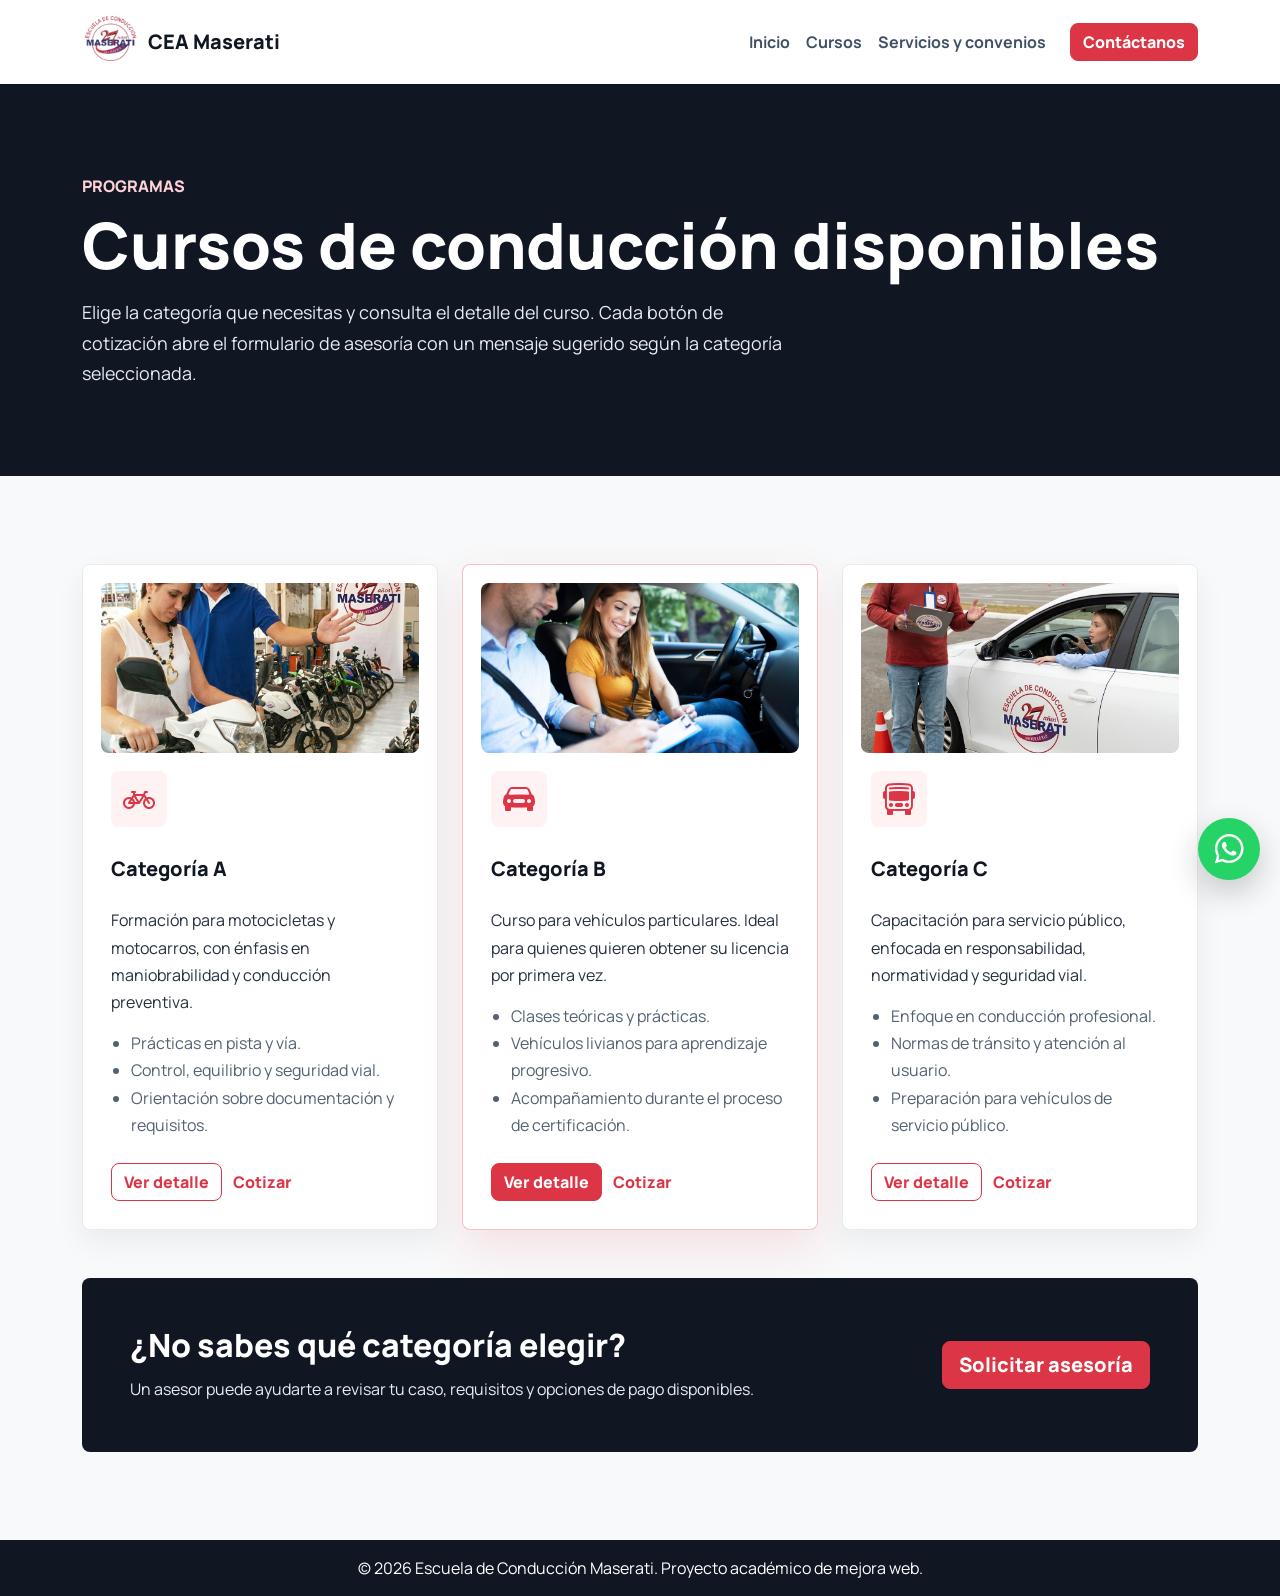
==== cursos.html @ f7d898c3 "Proyecto final Bootcamp" ====
<!DOCTYPE html>
<html lang="es">

<head>
  <meta charset="UTF-8">
  <meta name="viewport" content="width=device-width, initial-scale=1.0">
  <meta name="description" content="Cursos de conducción Categoría A, B y C de CEA Maserati en Cali.">
  <title>Cursos de conducción | CEA Maserati</title>

  <link href="https://cdn.jsdelivr.net/npm/bootstrap@5.3.3/dist/css/bootstrap.min.css" rel="stylesheet">
  <link href="https://cdn.jsdelivr.net/npm/bootstrap-icons@1.11.3/font/bootstrap-icons.css" rel="stylesheet">
  <link href="https://fonts.googleapis.com/css2?family=Manrope:wght@300;400;600;700;800&display=swap" rel="stylesheet">
  <link rel="stylesheet" href="styles.css">
</head>

<body>
  <nav class="navbar navbar-expand-lg navbar-light bg-white shadow-sm fixed-top">
    <div class="container">
      <a class="navbar-brand d-flex align-items-center gap-2" href="index.html" aria-label="Ir al inicio">
        <img src="./img/logo-maserati(1).png" alt="Logo Escuela Maserati">
        <span>CEA Maserati</span>
      </a>

      <button class="navbar-toggler" type="button" data-bs-toggle="collapse" data-bs-target="#menu"
        aria-controls="menu" aria-expanded="false" aria-label="Abrir menú">
        <span class="navbar-toggler-icon"></span>
      </button>

      <div class="collapse navbar-collapse" id="menu">
        <ul class="navbar-nav ms-auto align-items-lg-center">
          <li class="nav-item"><a class="nav-link" href="index.html">Inicio</a></li>
          <li class="nav-item"><a class="nav-link" href="cursos.html">Cursos</a></li>
          <li class="nav-item"><a class="nav-link" href="servicios.html">Servicios y convenios</a></li>
          <li class="nav-item ms-lg-3">
            <a href="index.html#contacto" class="btn btn-danger">Contáctanos</a>
          </li>
        </ul>
      </div>
    </div>
  </nav>

  <main>
    <section class="page-hero">
      <div class="container">
        <span>Programas</span>
        <h1>Cursos de conducción disponibles</h1>
        <p>
          Elige la categoría que necesitas y consulta el detalle del curso. Cada botón de cotización abre el formulario
          de asesoría con un mensaje sugerido según la categoría seleccionada.
        </p>
      </div>
    </section>

    <section id="servicios" class="section-pad bg-light">
      <div class="container">
        <div class="row g-4">
          <div class="col-md-4">
            <article class="program-card h-100">
              <img src="./img/Cursodemotos.jpg" alt="Estudiantes en curso de motocicletas categoría A" class="program-photo">
              <div class="program-icon"><i class="bi bi-bicycle"></i></div>
              <h3>Categoría A</h3>
              <p>Formación para motocicletas y motocarros, con énfasis en maniobrabilidad y conducción preventiva.</p>
              <ul class="program-list">
                <li>Prácticas en pista y vía.</li>
                <li>Control, equilibrio y seguridad vial.</li>
                <li>Orientación sobre documentación y requisitos.</li>
              </ul>
              <div class="program-actions">
                <button class="btn btn-outline-danger btn-curso" type="button" data-course="a"
                  data-bs-toggle="modal" data-bs-target="#cursoModal">Ver detalle</button>
                <a href="#" class="btn btn-link btn-whatsapp-context" data-course="a">Cotizar</a>
              </div>
            </article>
          </div>

          <div class="col-md-4">
            <article class="program-card h-100 featured">
              <img src="./img/car-instructor-explaining-city-traffic-rules-before-driving-car.jpg"
                alt="Instructor enseñando conducción de vehículo particular categoría B" class="program-photo">
              <div class="program-icon"><i class="bi bi-car-front-fill"></i></div>
              <h3>Categoría B</h3>
              <p>Curso para vehículos particulares. Ideal para quienes quieren obtener su licencia por primera vez.</p>
              <ul class="program-list">
                <li>Clases teóricas y prácticas.</li>
                <li>Vehículos livianos para aprendizaje progresivo.</li>
                <li>Acompañamiento durante el proceso de certificación.</li>
              </ul>
              <div class="program-actions">
                <button class="btn btn-danger btn-curso" type="button" data-course="b" data-bs-toggle="modal"
                  data-bs-target="#cursoModal">Ver detalle</button>
                <a href="#" class="btn btn-link btn-whatsapp-context" data-course="b">Cotizar</a>
              </div>
            </article>
          </div>

          <div class="col-md-4">
            <article class="program-card h-100">
              <img src="./img/Instructorenpista.jpg" alt="Instructor en pista para formación categoría C" class="program-photo">
              <div class="program-icon"><i class="bi bi-bus-front"></i></div>
              <h3>Categoría C</h3>
              <p>Capacitación para servicio público, enfocada en responsabilidad, normatividad y seguridad vial.</p>
              <ul class="program-list">
                <li>Enfoque en conducción profesional.</li>
                <li>Normas de tránsito y atención al usuario.</li>
                <li>Preparación para vehículos de servicio público.</li>
              </ul>
              <div class="program-actions">
                <button class="btn btn-outline-danger btn-curso" type="button" data-course="c"
                  data-bs-toggle="modal" data-bs-target="#cursoModal">Ver detalle</button>
                <a href="#" class="btn btn-link btn-whatsapp-context" data-course="c">Cotizar</a>
              </div>
            </article>
          </div>
        </div>

        <div class="cta-band mt-5">
          <div class="row g-4 align-items-center">
            <div class="col-lg-8">
              <h2>¿No sabes qué categoría elegir?</h2>
              <p>Un asesor puede ayudarte a revisar tu caso, requisitos y opciones de pago disponibles.</p>
            </div>
            <div class="col-lg-4 text-lg-end">
              <a href="#" class="btn btn-danger btn-lg btn-whatsapp-context" data-course="general">Solicitar asesoría</a>
            </div>
          </div>
        </div>
      </div>
    </section>
  </main>

  <div class="modal fade" id="cursoModal" tabindex="-1" aria-labelledby="cursoModalTitulo" aria-hidden="true">
    <div class="modal-dialog modal-dialog-centered modal-lg">
      <div class="modal-content course-modal">
        <div class="modal-header">
          <div>
            <span class="modal-kicker">Detalle del curso</span>
            <h2 class="modal-title" id="cursoModalTitulo">Curso de conducción</h2>
          </div>
          <button type="button" class="btn-close" data-bs-dismiss="modal" aria-label="Cerrar"></button>
        </div>
        <div class="modal-body">
          <p id="cursoModalDescripcion"></p>
          <div class="row g-3">
            <div class="col-md-6">
              <div class="modal-info-box">
                <strong>Incluye</strong>
                <ul id="cursoModalIncluye"></ul>
              </div>
            </div>
            <div class="col-md-6">
              <div class="modal-info-box">
                <strong>Vehículos de práctica</strong>
                <p id="cursoModalVehiculos"></p>
              </div>
            </div>
          </div>
        </div>
        <div class="modal-footer">
          <button type="button" class="btn btn-outline-secondary" data-bs-dismiss="modal">Cerrar</button>
          <a href="#" id="cursoModalWhatsapp" class="btn btn-danger" data-bs-dismiss="modal"
            data-course="general">Solicitar asesoría</a>
        </div>
      </div>
    </div>
  </div>

  <div id="chatContainer" class="chat-popup shadow-lg bg-white rounded d-none" role="dialog" aria-labelledby="chatTitulo"
    aria-hidden="true">
    <div class="chat-header p-2 bg-success text-white rounded-top d-flex justify-content-between align-items-start">
      <div class="d-flex gap-2 align-items-center">
        <img src="./img/logo-maserati(1).png" class="rounded-circle" alt="Logo CEA Maserati" width="50" height="50">
        <p class="mb-0">
          <span class="fw-bold">CEA Maserati</span><br>
          <span id="chatTitulo">Asesoría</span>
        </p>
      </div>
      <button type="button" class="btn-close btn-close-white" aria-label="Cerrar asesoría" data-chat-close></button>
    </div>
    <div class="chat-body p-3">
      <p class="bg-light p-2 mb-3 rounded shadow-sm">
        ¡Bienvenido! Estamos aquí para asesorarte. Déjanos tu inquietud y te responderemos lo antes posible.
      </p>
      <p id="chatConfirmacion" class="alert alert-success d-none mb-3" role="status"></p>
      <form id="contactForm">
        <div class="mb-2 shadow-sm">
          <label class="visually-hidden" for="nombre">Nombre</label>
          <input type="text" id="nombre" class="form-control" placeholder="Tu nombre" required>
        </div>
        <div class="mb-2 shadow-sm">
          <label class="visually-hidden" for="telefonoAsesoria">Teléfono</label>
          <input type="tel" id="telefonoAsesoria" class="form-control" placeholder="Teléfono (10 dígitos)"
            inputmode="numeric" maxlength="10" pattern="[0-9]{10}" required>
        </div>
        <div class="mb-3 shadow-sm">
          <label class="visually-hidden" for="mensaje">Mensaje</label>
          <textarea id="mensaje" class="form-control" rows="3" placeholder="Tu mensaje" required></textarea>
        </div>
        <button type="submit" class="btn btn-success w-100">Enviar solicitud</button>
      </form>
    </div>
  </div>

  <button type="button" class="btn-whatsapp" aria-label="Abrir formulario de asesoría" data-chat-toggle>
    <i class="bi bi-whatsapp"></i>
  </button>

  <footer class="footer text-white text-center py-3">
    <p class="mb-0">© 2026 Escuela de Conducción Maserati. Proyecto académico de mejora web.</p>
  </footer>

  <script src="https://cdn.jsdelivr.net/npm/bootstrap@5.3.3/dist/js/bootstrap.bundle.min.js"></script>
  <script src="script.js"></script>
</body>

</html>
---- styles.css ----
:root {
  --color-dark: #101723;
  --color-blue: #17324d;
  --color-red: #dc3545;
  --color-soft: #f4f6f8;
  --color-text: #253040;
  --shadow-soft: 0 18px 45px rgba(16, 23, 35, 0.12);
}

* {
  box-sizing: border-box;
}

html {
  scroll-behavior: smooth;
}

body {
  color: var(--color-text);
  font-family: "Manrope", sans-serif;
  overflow-x: hidden;
  padding-top: 82px;
}

section {
  scroll-margin-top: 82px;
}

.navbar {
  min-height: 82px;
}

.navbar-brand img {
  height: 58px;
  width: 58px;
  object-fit: contain;
}

.navbar-brand span {
  color: var(--color-dark);
  font-weight: 800;
}

.nav-link {
  color: #405064;
  font-weight: 700;
}

.nav-link:hover,
.nav-link:focus {
  color: var(--color-red);
}

.btn {
  border-radius: 8px;
  font-weight: 800;
}

.hero {
  min-height: calc(100vh - 82px);
  background:
    linear-gradient(90deg, rgba(16, 23, 35, 0.92), rgba(23, 50, 77, 0.72), rgba(23, 50, 77, 0.32)),
    url("img/hero.jpg") center/cover no-repeat;
  position: relative;
}

.badge-custom {
  align-items: center;
  border: 1px solid rgba(255, 255, 255, 0.24);
  border-radius: 999px;
  color: #ffd2d6;
  display: inline-flex;
  font-size: 0.88rem;
  font-weight: 800;
  gap: 8px;
  padding: 8px 16px;
}

.hero-title {
  font-size: clamp(2.1rem, 4.2vw, 3.8rem);
  font-weight: 800;
  line-height: 1.1;
  max-width: 760px;
}

.hero-text {
  color: #e6edf5;
  font-size: 1.12rem;
  line-height: 1.7;
  margin-top: 24px;
  max-width: 650px;
}

.hero-actions {
  display: flex;
  flex-wrap: wrap;
  gap: 14px;
  margin-top: 32px;
}

.hero-card {
  backdrop-filter: blur(14px);
  background: rgba(255, 255, 255, 0.13);
  border: 1px solid rgba(255, 255, 255, 0.26);
  border-radius: 8px;
  box-shadow: var(--shadow-soft);
  color: #fff;
  padding: 32px;
}

.hero-card strong {
  color: #fff;
  display: block;
  font-size: 4.5rem;
  font-weight: 800;
  line-height: 1;
}

.hero-card span {
  color: #ffd2d6;
  display: block;
  font-weight: 800;
  margin: 8px 0 16px;
  text-transform: uppercase;
}

.hero-card p {
  color: #eef3f9;
  margin-bottom: 0;
}

.page-hero {
  background: var(--color-dark);
  color: #fff;
  padding: 92px 0 72px;
}

.page-hero span {
  color: #ffd2d6;
  display: block;
  font-weight: 800;
  margin-bottom: 12px;
  text-transform: uppercase;
}

.page-hero h1 {
  font-size: clamp(2.4rem, 5vw, 4rem);
  font-weight: 800;
  line-height: 1.08;
  margin-bottom: 18px;
}

.page-hero p {
  color: #e6edf5;
  font-size: 1.12rem;
  line-height: 1.7;
  max-width: 720px;
}

.section-pad {
  padding: 88px 0;
}

.section-heading {
  margin: 0 auto 44px;
  max-width: 780px;
}

.section-heading span {
  color: var(--color-red);
  display: block;
  font-weight: 800;
  margin-bottom: 10px;
  text-transform: uppercase;
}

.section-heading h2 {
  color: var(--color-dark);
  font-size: clamp(2rem, 4vw, 3rem);
  font-weight: 800;
  line-height: 1.12;
  margin: 0;
}

.section-heading.text-white h2,
.section-heading.text-white span {
  color: #fff;
}

.info-panel,
.benefit-item,
.program-card,
.process-step,
.testimonial-card,
.contact-panel {
  background: #fff;
  border: 1px solid #e7ebf0;
  border-radius: 8px;
  box-shadow: 0 12px 30px rgba(16, 23, 35, 0.06);
  padding: 28px;
}

.info-panel i,
.benefit-item i,
.program-icon i {
  color: var(--color-red);
  font-size: 2rem;
}

.info-panel h3,
.benefit-item h3,
.program-card h3,
.process-step h3 {
  color: var(--color-dark);
  font-size: 1.25rem;
  font-weight: 800;
  margin: 16px 0 12px;
}

.info-panel p,
.benefit-item p,
.program-card p,
.process-step p,
.testimonial-card p {
  line-height: 1.7;
  margin-bottom: 0;
}

.benefit-item {
  height: 100%;
}

.program-card {
  display: flex;
  flex-direction: column;
  gap: 14px;
  overflow: hidden;
}

.program-card .btn {
  margin-top: auto;
}

.program-card.featured {
  border-color: rgba(220, 53, 69, 0.3);
  box-shadow: 0 18px 45px rgba(220, 53, 69, 0.12);
}

.program-icon {
  align-items: center;
  background: #fff2f3;
  border-radius: 8px;
  display: flex;
  height: 56px;
  justify-content: center;
  width: 56px;
}

.program-photo {
  border-radius: 8px;
  height: 170px;
  margin: -10px -10px 4px;
  object-fit: cover;
  width: calc(100% + 20px);
}

.program-list {
  color: #536173;
  line-height: 1.7;
  margin: 0 0 10px;
  padding-left: 20px;
}

.program-actions {
  align-items: center;
  display: flex;
  flex-wrap: wrap;
  gap: 10px;
  margin-top: auto;
}

.program-actions .btn-link {
  color: var(--color-red);
  padding-left: 0;
  padding-right: 0;
  text-decoration: none;
}

.program-actions .btn-link:hover {
  color: var(--color-dark);
}

.service-card {
  background: #fff;
  border: 1px solid #e7ebf0;
  border-radius: 8px;
  box-shadow: 0 12px 30px rgba(16, 23, 35, 0.06);
  padding: 28px;
}

.service-card i {
  align-items: center;
  background: #fff2f3;
  border-radius: 8px;
  color: var(--color-red);
  display: inline-flex;
  font-size: 1.7rem;
  height: 54px;
  justify-content: center;
  margin-bottom: 18px;
  width: 54px;
}

.service-card h3 {
  color: var(--color-dark);
  font-size: 1.16rem;
  font-weight: 800;
  margin-bottom: 12px;
}

.service-card p {
  line-height: 1.7;
  margin-bottom: 0;
}

.partner-card {
  background: #fff;
  border: 1px solid #e7ebf0;
  border-radius: 8px;
  box-shadow: 0 12px 30px rgba(16, 23, 35, 0.06);
  display: flex;
  flex-direction: column;
  gap: 12px;
  padding: 26px;
}

.partner-mark {
  align-self: flex-start;
  background: var(--color-dark);
  border-radius: 999px;
  color: #fff;
  font-size: 0.8rem;
  font-weight: 800;
  padding: 6px 12px;
}

.partner-card i {
  align-items: center;
  background: #fff2f3;
  border-radius: 8px;
  color: var(--color-red);
  display: inline-flex;
  font-size: 1.7rem;
  height: 54px;
  justify-content: center;
  margin-top: 8px;
  width: 54px;
}

.partner-card h3 {
  color: var(--color-dark);
  font-size: 1.18rem;
  font-weight: 800;
  margin: 0;
}

.partner-card p {
  line-height: 1.7;
  margin-bottom: 0;
}

.partner-card .btn {
  align-self: flex-start;
  margin-top: auto;
}

.partner-note {
  color: #536173;
  font-size: 0.92rem;
  margin: 28px auto 0;
  max-width: 850px;
  text-align: center;
}

.route-card {
  background: #fff;
  border: 1px solid #e7ebf0;
  border-radius: 8px;
  box-shadow: 0 12px 30px rgba(16, 23, 35, 0.06);
  display: flex;
  flex-direction: column;
  height: 100%;
  padding: 30px;
}

.route-card i {
  align-items: center;
  background: #fff2f3;
  border-radius: 8px;
  color: var(--color-red);
  display: inline-flex;
  font-size: 1.8rem;
  height: 58px;
  justify-content: center;
  margin-bottom: 20px;
  width: 58px;
}

.route-card h3 {
  color: var(--color-dark);
  font-size: 1.3rem;
  font-weight: 800;
  margin-bottom: 12px;
}

.route-card p {
  line-height: 1.7;
}

.route-card .btn {
  align-self: flex-start;
  margin-top: auto;
}

.cta-band {
  background: var(--color-dark);
  color: #fff;
  padding: 48px;
  border-radius: 8px;
}

.cta-band h2 {
  font-weight: 800;
  margin-bottom: 12px;
}

.cta-band p {
  color: #e6edf5;
  line-height: 1.7;
  margin-bottom: 0;
}

.process-row {
  counter-reset: process;
}

.process-step {
  height: 100%;
  text-align: center;
}

.process-step span {
  align-items: center;
  background: var(--color-red);
  border-radius: 999px;
  color: #fff;
  display: inline-flex;
  font-size: 1.2rem;
  font-weight: 800;
  height: 58px;
  justify-content: center;
  width: 58px;
}

.stars {
  color: #f4b400;
  margin-bottom: 16px;
}

.testimonial-card strong {
  color: var(--color-dark);
  display: block;
  margin-top: 16px;
}

.contacto-dark,
.footer {
  background: var(--color-dark);
}

.contact-panel {
  background: rgba(255, 255, 255, 0.96);
  height: 100%;
}

.form-label {
  color: var(--color-dark);
  font-weight: 800;
}

.form-control {
  border-radius: 8px;
  min-height: 48px;
}

.contact-data {
  border-top: 1px solid #e7ebf0;
  margin-top: 28px;
  padding-top: 22px;
}

.contact-data p {
  align-items: center;
  display: flex;
  gap: 10px;
  margin-bottom: 12px;
}

.contact-data i {
  color: var(--color-red);
}

.social-media a,
.social-button {
  align-items: center;
  background: var(--color-blue);
  border: 0;
  border-radius: 8px;
  color: #fff;
  display: inline-flex;
  height: 44px;
  justify-content: center;
  text-decoration: none;
  width: 44px;
}

.social-media a:hover,
.social-button:hover {
  background: var(--color-red);
}

.contact-side {
  display: flex;
  flex-direction: column;
  gap: 18px;
}

.location-panel {
  background: rgba(255, 255, 255, 0.08);
  border: 1px solid rgba(255, 255, 255, 0.16);
  border-radius: 8px;
  color: #fff;
  padding: 30px;
}

.location-panel span {
  color: #ffd2d6;
  display: block;
  font-weight: 800;
  margin-bottom: 8px;
  text-transform: uppercase;
}

.location-panel h3 {
  font-size: clamp(1.45rem, 3vw, 2.2rem);
  font-weight: 800;
  line-height: 1.15;
  margin-bottom: 14px;
}

.location-panel p {
  color: #e6edf5;
  line-height: 1.7;
  margin-bottom: 0;
}

.map-container {
  border-radius: 8px;
  min-height: 260px;
  overflow: hidden;
}

.map-container iframe {
  border: 0;
  height: 100%;
  min-height: 260px;
  width: 100%;
}

.btn-whatsapp {
  align-items: center;
  background-color: #25d366;
  border: none;
  border-radius: 50%;
  bottom: 20px;
  box-shadow: 0 12px 30px rgba(16, 23, 35, 0.22);
  color: #fff;
  cursor: pointer;
  display: flex;
  font-size: 1.8rem;
  height: 62px;
  justify-content: center;
  position: fixed;
  right: 20px;
  width: 62px;
  z-index: 1040;
}

.btn-whatsapp:hover {
  background-color: #1ebe5d;
  color: #fff;
}

.btn-whatsapp i {
  color: #fff;
  font-size: 1.8rem;
}

.course-modal {
  border: 0;
  border-radius: 8px;
  overflow: hidden;
}

.course-modal .modal-header {
  background: var(--color-dark);
  color: #fff;
  padding: 26px 28px;
}

.course-modal .modal-title {
  font-size: clamp(1.6rem, 4vw, 2.4rem);
  font-weight: 800;
}

.modal-kicker {
  color: #ffd2d6;
  display: block;
  font-size: 0.85rem;
  font-weight: 800;
  margin-bottom: 6px;
  text-transform: uppercase;
}

.course-modal .modal-body {
  padding: 28px;
}

.course-modal .modal-body > p {
  color: #405064;
  font-size: 1.05rem;
  line-height: 1.7;
}

.modal-info-box {
  background: var(--color-soft);
  border-radius: 8px;
  height: 100%;
  padding: 20px;
}

.modal-info-box strong {
  color: var(--color-dark);
  display: block;
  margin-bottom: 10px;
}

.modal-info-box ul {
  line-height: 1.8;
  margin: 0;
  padding-left: 20px;
}

.modal-info-box p {
  line-height: 1.7;
  margin-bottom: 0;
}

.course-modal .modal-footer {
  padding: 18px 28px 26px;
}

@media (max-width: 991px) {
  body {
    padding-top: 74px;
  }

  .navbar {
    min-height: 74px;
  }

  .navbar-brand img {
    height: 50px;
    width: 50px;
  }

  .hero {
    min-height: auto;
    padding: 96px 0;
  }
}

@media (max-width: 575px) {
  .section-pad {
    padding: 64px 0;
  }

  .hero-actions .btn {
    width: 100%;
  }

}

/* Sobre nosotros — imágenes */
.about-sec {
  background: #fff;
  padding: 88px 40px;
}

.about-wrap {
  align-items: center;
  display: grid;
  gap: 60px;
  grid-template-columns: 1fr 1fr;
  margin: 0 auto;
  max-width: 1100px;
}

.img-stack {
  padding-bottom: 28px;
  padding-left: 28px;
  position: relative;
}

.img-main {
  border-radius: 16px;
  display: block;
  height: 400px;
  object-fit: cover;
  width: 100%;
}

.img-sub {
  border: 4px solid #fff;
  border-radius: 12px;
  bottom: 0;
  box-shadow: 0 8px 28px rgba(0, 0, 0, 0.15);
  height: 160px;
  left: 0;
  object-fit: cover;
  position: absolute;
  width: 210px;
}

.about-content {
  padding-left: 10px;
}

.about-sec .label {
  color: var(--color-red);
  display: block;
  font-size: 11px;
  font-weight: 800;
  letter-spacing: 2.5px;
  margin-bottom: 12px;
  text-transform: uppercase;
}

.about-h {
  color: var(--color-dark);
  font-size: clamp(1.8rem, 3vw, 2.4rem);
  font-weight: 800;
  line-height: 1.15;
  margin-bottom: 16px;
}

.about-p {
  color: #555;
  font-size: 15px;
  line-height: 1.75;
  margin-bottom: 28px;
}

.checks {
  display: grid;
  gap: 10px 24px;
  grid-template-columns: 1fr 1fr;
  margin-bottom: 32px;
}

.check-item {
  align-items: flex-start;
  color: var(--color-dark);
  display: flex;
  font-size: 13.5px;
  font-weight: 700;
  gap: 9px;
  line-height: 1.45;
}

.check-item i {
  background: var(--color-red);
  border-radius: 50%;
  color: #fff;
  flex-shrink: 0;
  font-size: 13px;
  margin-top: 2px;
  padding: 3px;
}

@media (max-width: 900px) {
  .about-wrap {
    gap: 40px;
    grid-template-columns: 1fr;
  }

  .img-sub {
    height: 120px;
    width: 160px;
  }
}

@media (max-width: 560px) {
  .about-sec {
    padding: 64px 20px;
  }

  .checks {
    grid-template-columns: 1fr;
  }

  .img-sub {
    display: none;
  }
}

/* Galería — carrusel */
.carousel-outer {
  overflow: hidden;
  padding: 0 0 1.5rem;
  width: 100%;
}

.carousel-track {
  animation: carousel-scroll 28s linear infinite;
  display: flex;
  gap: 16px;
  width: max-content;
  will-change: transform;
}

.carousel-outer:hover .carousel-track {
  animation-play-state: paused;
}

@keyframes carousel-scroll {
  0% {
    transform: translateX(0);
  }

  100% {
    transform: translateX(-50%);
  }
}

.carousel-slide {
  display: flex;
  flex: 0 0 220px;
  flex-direction: column;
  gap: 12px;
  transition: flex-basis 0.35s cubic-bezier(0.4, 0, 0.2, 1);
}

.carousel-slide:hover {
  flex-basis: 320px;
}

.carousel-img-wrap {
  background: #e7ebf0;
  border-radius: 12px;
  height: 260px;
  overflow: hidden;
}

.carousel-img-wrap img {
  display: block;
  filter: brightness(0.82);
  height: 100%;
  object-fit: cover;
  transition: filter 0.35s ease, transform 0.35s cubic-bezier(0.4, 0, 0.2, 1);
  width: 100%;
}

.carousel-slide:hover .carousel-img-wrap img {
  filter: brightness(1);
  transform: scale(1.07);
}

.carousel-label {
  padding: 0 4px;
}

.carousel-label strong {
  color: var(--color-dark);
  display: block;
  font-size: 14px;
  font-weight: 800;
  line-height: 1.3;
  overflow: hidden;
  text-overflow: ellipsis;
  white-space: nowrap;
}

.carousel-slide:hover .carousel-label strong {
  white-space: normal;
}

.carousel-label span {
  color: #536173;
  display: block;
  font-size: 13px;
  line-height: 1.55;
  margin-top: 4px;
}

@media (max-width: 575px) {
  .carousel-slide {
    flex: 0 0 180px;
  }

  .carousel-slide:hover {
    flex-basis: 260px;
  }

  .carousel-img-wrap {
    height: 200px;
  }
}

/* Asesoría (panel tipo chat) */
#chatContainer {
  background-color: #fff;
  background-image: url("./img/fondo-div-contacto.jpg");
  background-position: center;
  background-size: cover;
}

#contactForm input,
#contactForm textarea {
  background-color: #e1ffc7;
}

#contactForm input::placeholder,
#contactForm textarea::placeholder {
  color: #075e54;
}

.chat-popup {
  animation: slideUp 0.4s ease-out;
  bottom: 90px;
  max-height: calc(100vh - 120px);
  overflow-y: auto;
  position: fixed;
  right: 20px;
  width: min(400px, calc(100vw - 40px));
  z-index: 1050;
}

.chat-header img {
  background-color: #fff;
  height: 50px;
  object-fit: contain;
  width: 50px;
}

@keyframes slideUp {
  from {
    opacity: 0;
    transform: translateY(16px);
  }

  to {
    opacity: 1;
    transform: translateY(0);
  }
}

.social-media .social-button i {
  font-size: 1.6rem;
}
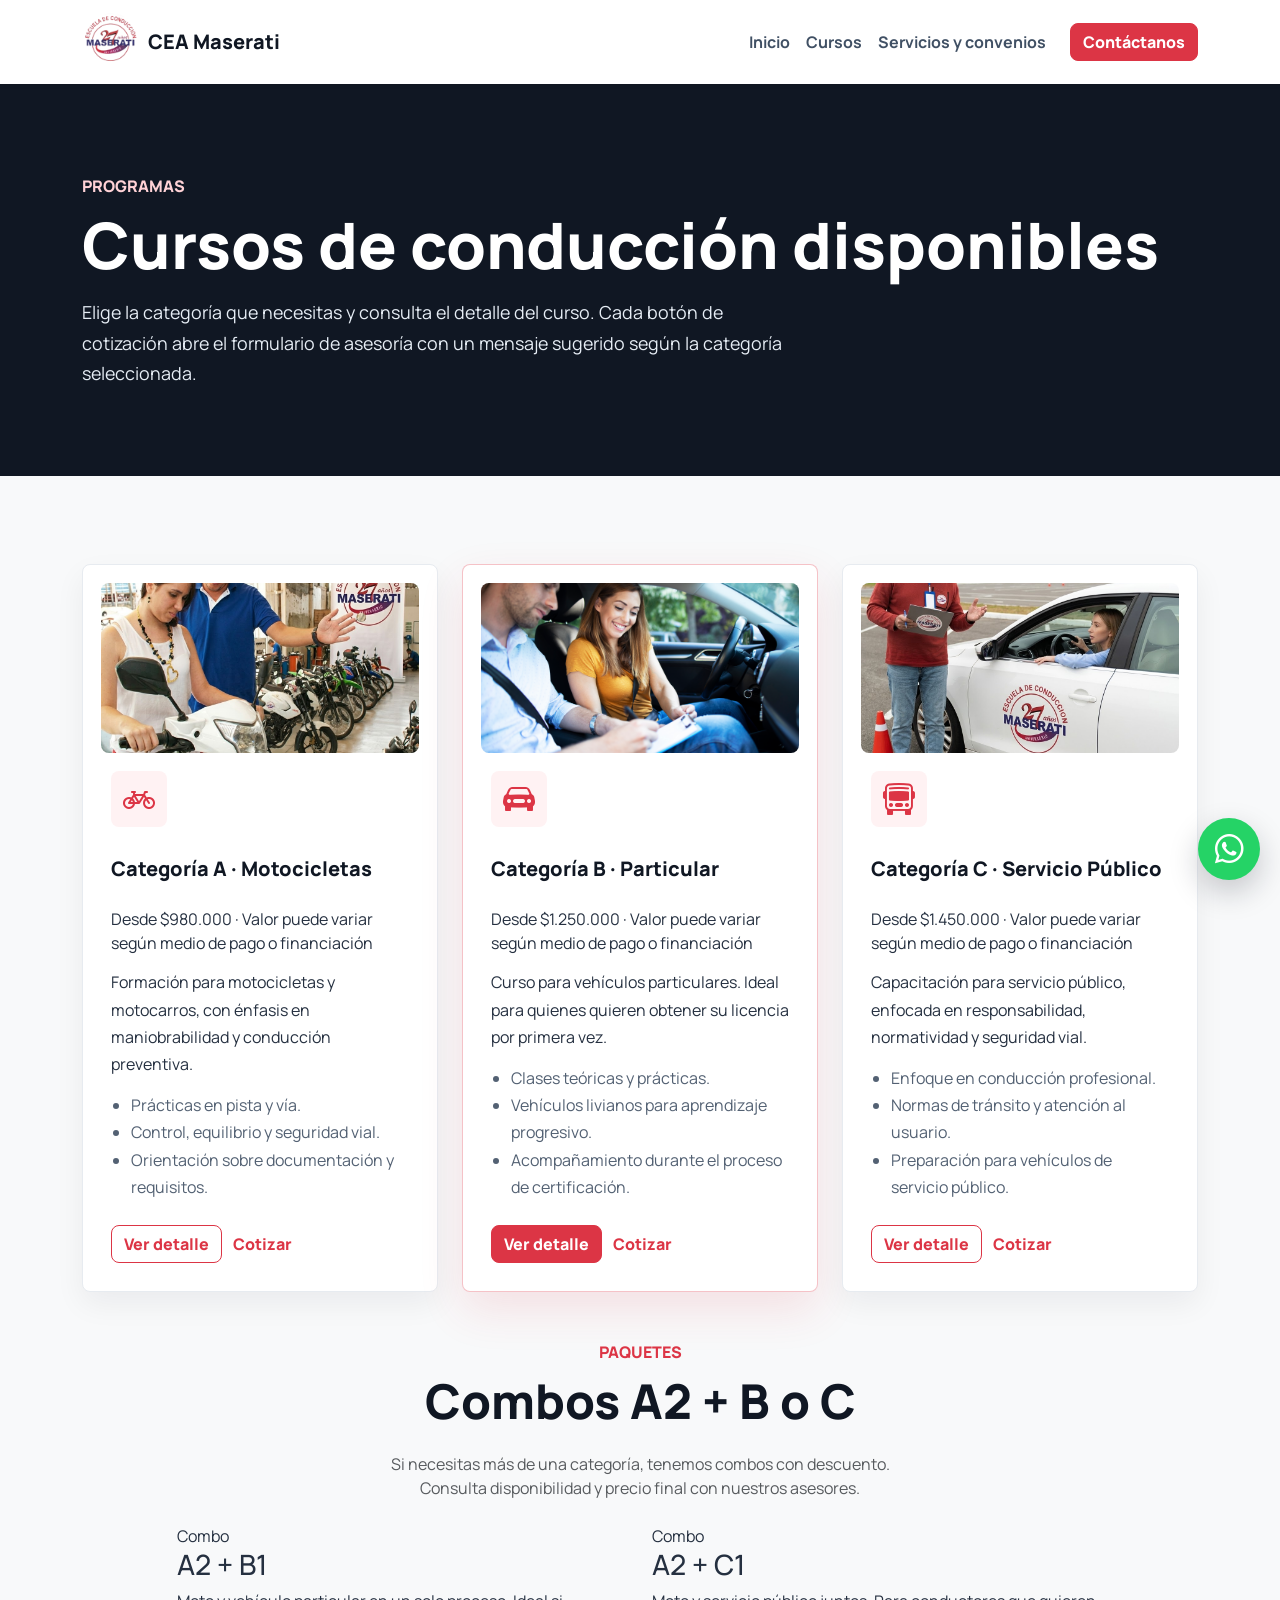
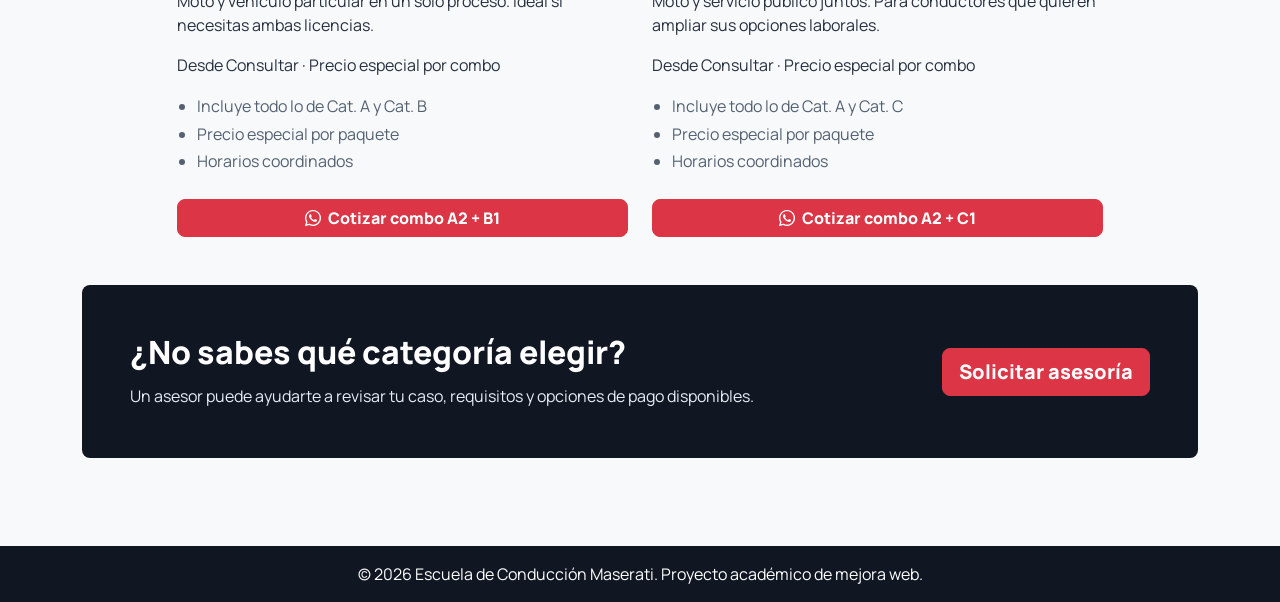
==== commit 3feeeed9: "feat: precios en tarjetas de cursos y sección de combos A2+B1 / A2+C1" ====
--- a/cursos.html
+++ b/cursos.html
@@ -7,6 +7,19 @@
   <meta name="description" content="Cursos de conducción Categoría A, B y C de CEA Maserati en Cali.">
   <title>Cursos de conducción | CEA Maserati</title>
 
+
+  <!-- Favicon -->
+  <link rel="icon" type="image/png" href="./img/logo-maserati(1).png">
+  <link rel="apple-touch-icon" href="./img/logo-maserati(1).png">
+
+  <!-- Open Graph -->
+  <meta property="og:type" content="website">
+  <meta property="og:url" content="https://ceamaserati.com/">
+  <meta property="og:title" content="CEA Maserati | Escuela de Conducción en Cali">
+  <meta property="og:description" content="27 años formando conductores en Cali. Cursos de moto, carro particular y servicio público.">
+  <meta property="og:image" content="https://maicol919-gif.github.io/sitio-web-CEA-Maserati/img/EquipoMaserati.png">
+  <meta property="og:locale" content="es_CO">
+  <meta property="og:site_name" content="CEA Maserati">
   <link href="https://cdn.jsdelivr.net/npm/bootstrap@5.3.3/dist/css/bootstrap.min.css" rel="stylesheet">
   <link href="https://cdn.jsdelivr.net/npm/bootstrap-icons@1.11.3/font/bootstrap-icons.css" rel="stylesheet">
   <link href="https://fonts.googleapis.com/css2?family=Manrope:wght@300;400;600;700;800&display=swap" rel="stylesheet">
@@ -58,7 +71,12 @@
             <article class="program-card h-100">
               <img src="./img/Cursodemotos.jpg" alt="Estudiantes en curso de motocicletas categoría A" class="program-photo">
               <div class="program-icon"><i class="bi bi-bicycle"></i></div>
-              <h3>Categoría A</h3>
+              <h3>Categoría A <span class="curso-sub">· Motocicletas</span></h3>
+              <div class="curso-precio">
+                <span class="curso-precio-desde">Desde</span>
+                <span class="curso-precio-valor">$980.000</span>
+                <span class="curso-precio-nota">· Valor puede variar según medio de pago o financiación</span>
+              </div>
               <p>Formación para motocicletas y motocarros, con énfasis en maniobrabilidad y conducción preventiva.</p>
               <ul class="program-list">
                 <li>Prácticas en pista y vía.</li>
@@ -78,7 +96,12 @@
               <img src="./img/car-instructor-explaining-city-traffic-rules-before-driving-car.jpg"
                 alt="Instructor enseñando conducción de vehículo particular categoría B" class="program-photo">
               <div class="program-icon"><i class="bi bi-car-front-fill"></i></div>
-              <h3>Categoría B</h3>
+              <h3>Categoría B <span class="curso-sub">· Particular</span></h3>
+              <div class="curso-precio">
+                <span class="curso-precio-desde">Desde</span>
+                <span class="curso-precio-valor">$1.250.000</span>
+                <span class="curso-precio-nota">· Valor puede variar según medio de pago o financiación</span>
+              </div>
               <p>Curso para vehículos particulares. Ideal para quienes quieren obtener su licencia por primera vez.</p>
               <ul class="program-list">
                 <li>Clases teóricas y prácticas.</li>
@@ -97,7 +120,12 @@
             <article class="program-card h-100">
               <img src="./img/Instructorenpista.jpg" alt="Instructor en pista para formación categoría C" class="program-photo">
               <div class="program-icon"><i class="bi bi-bus-front"></i></div>
-              <h3>Categoría C</h3>
+              <h3>Categoría C <span class="curso-sub">· Servicio Público</span></h3>
+              <div class="curso-precio">
+                <span class="curso-precio-desde">Desde</span>
+                <span class="curso-precio-valor">$1.450.000</span>
+                <span class="curso-precio-nota">· Valor puede variar según medio de pago o financiación</span>
+              </div>
               <p>Capacitación para servicio público, enfocada en responsabilidad, normatividad y seguridad vial.</p>
               <ul class="program-list">
                 <li>Enfoque en conducción profesional.</li>
@@ -112,6 +140,64 @@
             </article>
           </div>
         </div>
+
+
+        <!-- COMBOS -->
+        <div class="mt-5">
+          <div class="section-heading text-center mb-4">
+            <span>Paquetes</span>
+            <h2>Combos A2 + B o C</h2>
+          </div>
+          <p class="text-center text-muted mb-4" style="max-width:560px;margin:0 auto 2rem;">
+            Si necesitas más de una categoría, tenemos combos con descuento. Consulta disponibilidad y precio final con nuestros asesores.
+          </p>
+          <div class="row g-4 justify-content-center">
+
+            <div class="col-md-6 col-lg-5">
+              <div class="combo-card">
+                <div class="combo-badge">Combo</div>
+                <h3>A2 + B1</h3>
+                <p class="combo-desc">Moto y vehículo particular en un solo proceso. Ideal si necesitas ambas licencias.</p>
+                <div class="curso-precio mb-3">
+                  <span class="curso-precio-desde">Desde</span>
+                  <span class="curso-precio-valor">Consultar</span>
+                  <span class="curso-precio-nota">· Precio especial por combo</span>
+                </div>
+                <ul class="program-list mb-4">
+                  <li>Incluye todo lo de Cat. A y Cat. B</li>
+                  <li>Precio especial por paquete</li>
+                  <li>Horarios coordinados</li>
+                </ul>
+                <a href="#" class="btn btn-danger w-100 btn-whatsapp-context" data-course="combo-ab">
+                  <i class="bi bi-whatsapp me-1"></i> Cotizar combo A2 + B1
+                </a>
+              </div>
+            </div>
+
+            <div class="col-md-6 col-lg-5">
+              <div class="combo-card">
+                <div class="combo-badge">Combo</div>
+                <h3>A2 + C1</h3>
+                <p class="combo-desc">Moto y servicio público juntos. Para conductores que quieren ampliar sus opciones laborales.</p>
+                <div class="curso-precio mb-3">
+                  <span class="curso-precio-desde">Desde</span>
+                  <span class="curso-precio-valor">Consultar</span>
+                  <span class="curso-precio-nota">· Precio especial por combo</span>
+                </div>
+                <ul class="program-list mb-4">
+                  <li>Incluye todo lo de Cat. A y Cat. C</li>
+                  <li>Precio especial por paquete</li>
+                  <li>Horarios coordinados</li>
+                </ul>
+                <a href="#" class="btn btn-danger w-100 btn-whatsapp-context" data-course="combo-ac">
+                  <i class="bi bi-whatsapp me-1"></i> Cotizar combo A2 + C1
+                </a>
+              </div>
+            </div>
+
+          </div>
+        </div>
+        <!-- FIN COMBOS -->
 
         <div class="cta-band mt-5">
           <div class="row g-4 align-items-center">
--- a/styles.css
+++ b/styles.css
@@ -978,3 +978,112 @@
 .social-media .social-button i {
   font-size: 1.6rem;
 }
+
+
+/* ============================================
+   SECCIÓN PRECIOS — CEA Maserati
+   ============================================ */
+
+.precios-section {
+  background: #f5f5f5;
+}
+
+.precio-card {
+  background: #fff;
+  border-radius: 14px;
+  padding: 32px 24px;
+  box-shadow: 0 4px 20px rgba(0,0,0,0.07);
+  display: flex;
+  flex-direction: column;
+  gap: 16px;
+  transition: transform 0.2s ease, box-shadow 0.2s ease;
+}
+
+.precio-card:hover {
+  transform: translateY(-4px);
+  box-shadow: 0 8px 32px rgba(0,0,0,0.12);
+}
+
+.precio-destacado {
+  border: 2px solid #dc3545;
+  transform: translateY(-8px);
+  box-shadow: 0 10px 40px rgba(220,53,69,0.15);
+}
+
+.precio-destacado:hover {
+  transform: translateY(-12px);
+}
+
+.precio-badge {
+  display: inline-block;
+  background: #dc3545;
+  color: #fff;
+  font-size: 0.75rem;
+  font-weight: 700;
+  padding: 5px 14px;
+  border-radius: 20px;
+  width: fit-content;
+  text-transform: uppercase;
+  letter-spacing: 0.04em;
+}
+
+.badge-popular {
+  background: #b02a37;
+}
+
+.precio-titulo {
+  font-size: 1.4rem;
+  font-weight: 800;
+  margin: 0;
+  color: #111;
+}
+
+.precio-valor {
+  display: flex;
+  align-items: baseline;
+  gap: 8px;
+}
+
+.precio-desde {
+  font-size: 0.85rem;
+  color: #999;
+}
+
+.precio-num {
+  font-size: 1.6rem;
+  font-weight: 800;
+  color: #dc3545;
+}
+
+.precio-lista {
+  list-style: none;
+  padding: 0;
+  margin: 0;
+  display: flex;
+  flex-direction: column;
+  gap: 10px;
+  font-size: 0.92rem;
+  color: #444;
+  flex: 1;
+}
+
+.precio-lista li {
+  display: flex;
+  align-items: center;
+  gap: 8px;
+}
+
+.btn-precio {
+  font-weight: 700;
+  font-size: 0.95rem;
+  padding: 12px;
+}
+
+@media (max-width: 768px) {
+  .precio-destacado {
+    transform: none;
+  }
+  .precio-destacado:hover {
+    transform: translateY(-4px);
+  }
+}
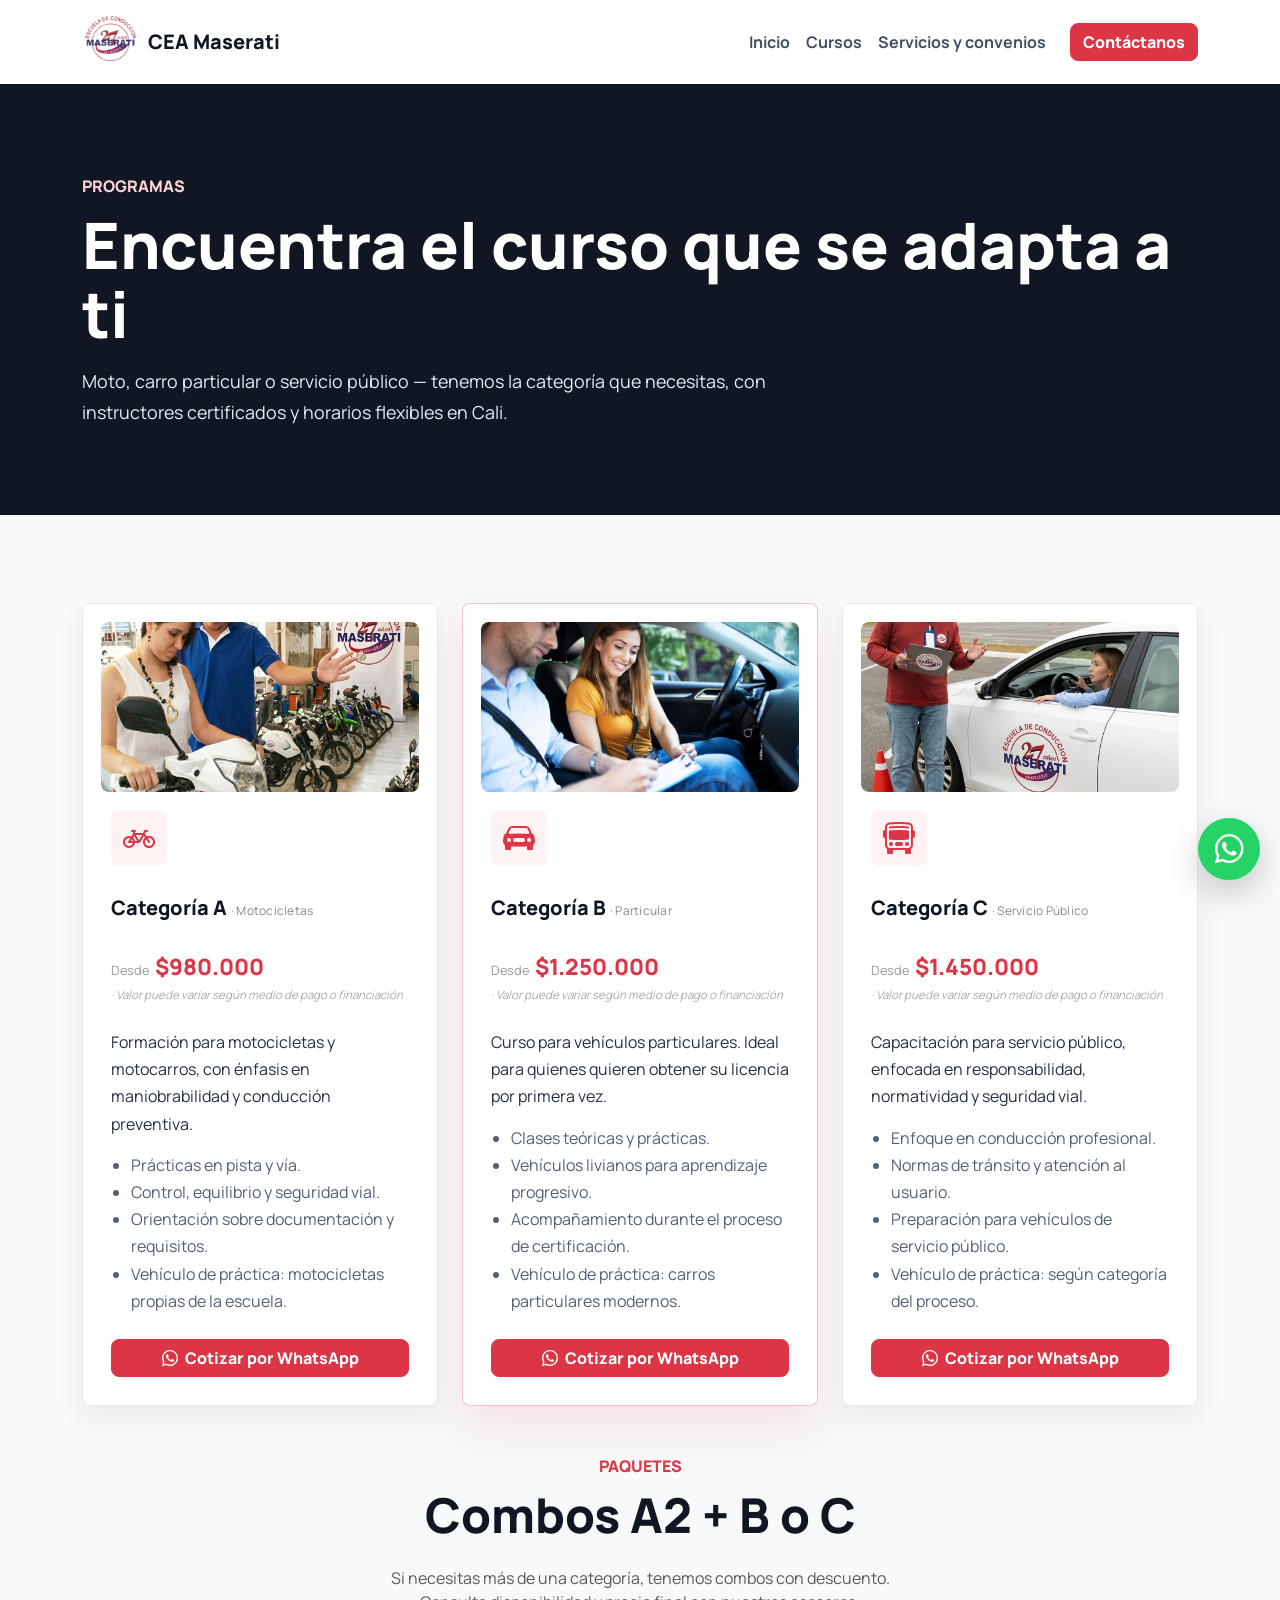
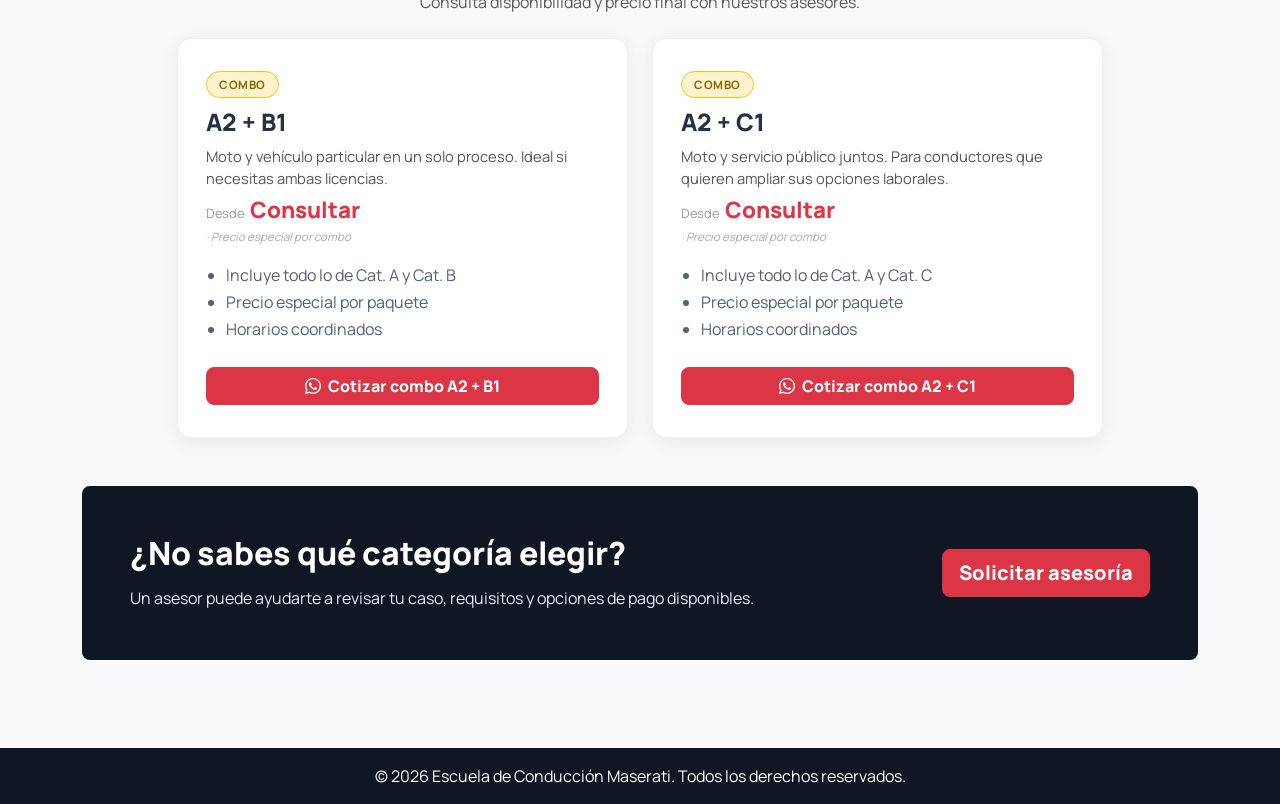
==== commit 6a9e2cf3: "refactor: hero mejorado, quitar modal Ver detalle, vehículos en tarjetas, botón WhatsApp directo" ====
--- a/cursos.html
+++ b/cursos.html
@@ -56,10 +56,10 @@
     <section class="page-hero">
       <div class="container">
         <span>Programas</span>
-        <h1>Cursos de conducción disponibles</h1>
+        <h1>Encuentra el curso que se adapta a ti</h1>
         <p>
-          Elige la categoría que necesitas y consulta el detalle del curso. Cada botón de cotización abre el formulario
-          de asesoría con un mensaje sugerido según la categoría seleccionada.
+          Moto, carro particular o servicio público — tenemos la categoría que necesitas,
+          con instructores certificados y horarios flexibles en Cali.
         </p>
       </div>
     </section>
@@ -82,11 +82,12 @@
                 <li>Prácticas en pista y vía.</li>
                 <li>Control, equilibrio y seguridad vial.</li>
                 <li>Orientación sobre documentación y requisitos.</li>
+                <li>Vehículo de práctica: motocicletas propias de la escuela.</li>
               </ul>
               <div class="program-actions">
-                <button class="btn btn-outline-danger btn-curso" type="button" data-course="a"
-                  data-bs-toggle="modal" data-bs-target="#cursoModal">Ver detalle</button>
-                <a href="#" class="btn btn-link btn-whatsapp-context" data-course="a">Cotizar</a>
+                <a href="#" class="btn btn-danger w-100 btn-whatsapp-context" data-course="a">
+                  <i class="bi bi-whatsapp me-1"></i> Cotizar por WhatsApp
+                </a>
               </div>
             </article>
           </div>
@@ -107,11 +108,12 @@
                 <li>Clases teóricas y prácticas.</li>
                 <li>Vehículos livianos para aprendizaje progresivo.</li>
                 <li>Acompañamiento durante el proceso de certificación.</li>
+                <li>Vehículo de práctica: carros particulares modernos.</li>
               </ul>
               <div class="program-actions">
-                <button class="btn btn-danger btn-curso" type="button" data-course="b" data-bs-toggle="modal"
-                  data-bs-target="#cursoModal">Ver detalle</button>
-                <a href="#" class="btn btn-link btn-whatsapp-context" data-course="b">Cotizar</a>
+                <a href="#" class="btn btn-danger w-100 btn-whatsapp-context" data-course="b">
+                  <i class="bi bi-whatsapp me-1"></i> Cotizar por WhatsApp
+                </a>
               </div>
             </article>
           </div>
@@ -131,11 +133,12 @@
                 <li>Enfoque en conducción profesional.</li>
                 <li>Normas de tránsito y atención al usuario.</li>
                 <li>Preparación para vehículos de servicio público.</li>
+                <li>Vehículo de práctica: según categoría del proceso.</li>
               </ul>
               <div class="program-actions">
-                <button class="btn btn-outline-danger btn-curso" type="button" data-course="c"
-                  data-bs-toggle="modal" data-bs-target="#cursoModal">Ver detalle</button>
-                <a href="#" class="btn btn-link btn-whatsapp-context" data-course="c">Cotizar</a>
+                <a href="#" class="btn btn-danger w-100 btn-whatsapp-context" data-course="c">
+                  <i class="bi bi-whatsapp me-1"></i> Cotizar por WhatsApp
+                </a>
               </div>
             </article>
           </div>
@@ -214,43 +217,8 @@
     </section>
   </main>
 
-  <div class="modal fade" id="cursoModal" tabindex="-1" aria-labelledby="cursoModalTitulo" aria-hidden="true">
-    <div class="modal-dialog modal-dialog-centered modal-lg">
-      <div class="modal-content course-modal">
-        <div class="modal-header">
-          <div>
-            <span class="modal-kicker">Detalle del curso</span>
-            <h2 class="modal-title" id="cursoModalTitulo">Curso de conducción</h2>
-          </div>
-          <button type="button" class="btn-close" data-bs-dismiss="modal" aria-label="Cerrar"></button>
-        </div>
-        <div class="modal-body">
-          <p id="cursoModalDescripcion"></p>
-          <div class="row g-3">
-            <div class="col-md-6">
-              <div class="modal-info-box">
-                <strong>Incluye</strong>
-                <ul id="cursoModalIncluye"></ul>
-              </div>
-            </div>
-            <div class="col-md-6">
-              <div class="modal-info-box">
-                <strong>Vehículos de práctica</strong>
-                <p id="cursoModalVehiculos"></p>
-              </div>
-            </div>
-          </div>
-        </div>
-        <div class="modal-footer">
-          <button type="button" class="btn btn-outline-secondary" data-bs-dismiss="modal">Cerrar</button>
-          <a href="#" id="cursoModalWhatsapp" class="btn btn-danger" data-bs-dismiss="modal"
-            data-course="general">Solicitar asesoría</a>
-        </div>
-      </div>
-    </div>
-  </div>
-
-  <div id="chatContainer" class="chat-popup shadow-lg bg-white rounded d-none" role="dialog" aria-labelledby="chatTitulo"
+
+    <div id="chatContainer" class="chat-popup shadow-lg bg-white rounded d-none" role="dialog" aria-labelledby="chatTitulo"
     aria-hidden="true">
     <div class="chat-header p-2 bg-success text-white rounded-top d-flex justify-content-between align-items-start">
       <div class="d-flex gap-2 align-items-center">
@@ -291,7 +259,7 @@
   </button>
 
   <footer class="footer text-white text-center py-3">
-    <p class="mb-0">© 2026 Escuela de Conducción Maserati. Proyecto académico de mejora web.</p>
+    <p class="mb-0">© 2026 Escuela de Conducción Maserati. Todos los derechos reservados.</p>
   </footer>
 
   <script src="https://cdn.jsdelivr.net/npm/bootstrap@5.3.3/dist/js/bootstrap.bundle.min.js"></script>
--- a/styles.css
+++ b/styles.css
@@ -1087,3 +1087,83 @@
     transform: translateY(-4px);
   }
 }
+
+/* ── Precios en tarjetas de cursos ── */
+.curso-sub {
+  font-size: 0.75rem;
+  font-weight: 400;
+  color: #888;
+  letter-spacing: 0.02em;
+}
+
+.curso-precio {
+  display: flex;
+  align-items: baseline;
+  flex-wrap: wrap;
+  gap: 6px;
+  margin: 4px 0 12px;
+}
+
+.curso-precio-desde {
+  font-size: 0.8rem;
+  color: #999;
+}
+
+.curso-precio-valor {
+  font-size: 1.4rem;
+  font-weight: 800;
+  color: #dc3545;
+}
+
+.curso-precio-nota {
+  font-size: 0.72rem;
+  color: #aaa;
+  font-style: italic;
+  width: 100%;
+  margin-top: -4px;
+}
+
+/* ── Combos ── */
+.combo-card {
+  background: #fff;
+  border-radius: 14px;
+  padding: 32px 28px;
+  box-shadow: 0 4px 20px rgba(0,0,0,0.07);
+  border: 1px solid #f0f0f0;
+  transition: transform 0.2s, box-shadow 0.2s;
+  height: 100%;
+  display: flex;
+  flex-direction: column;
+}
+
+.combo-card:hover {
+  transform: translateY(-4px);
+  box-shadow: 0 8px 32px rgba(0,0,0,0.12);
+}
+
+.combo-badge {
+  display: inline-block;
+  background: #fff3cd;
+  color: #856404;
+  font-size: 0.72rem;
+  font-weight: 700;
+  padding: 4px 12px;
+  border-radius: 20px;
+  width: fit-content;
+  text-transform: uppercase;
+  letter-spacing: 0.05em;
+  margin-bottom: 10px;
+  border: 1px solid #ffc107;
+}
+
+.combo-card h3 {
+  font-size: 1.5rem;
+  font-weight: 800;
+  margin: 0 0 8px;
+}
+
+.combo-desc {
+  color: #555;
+  font-size: 0.92rem;
+  margin-bottom: 0;
+}
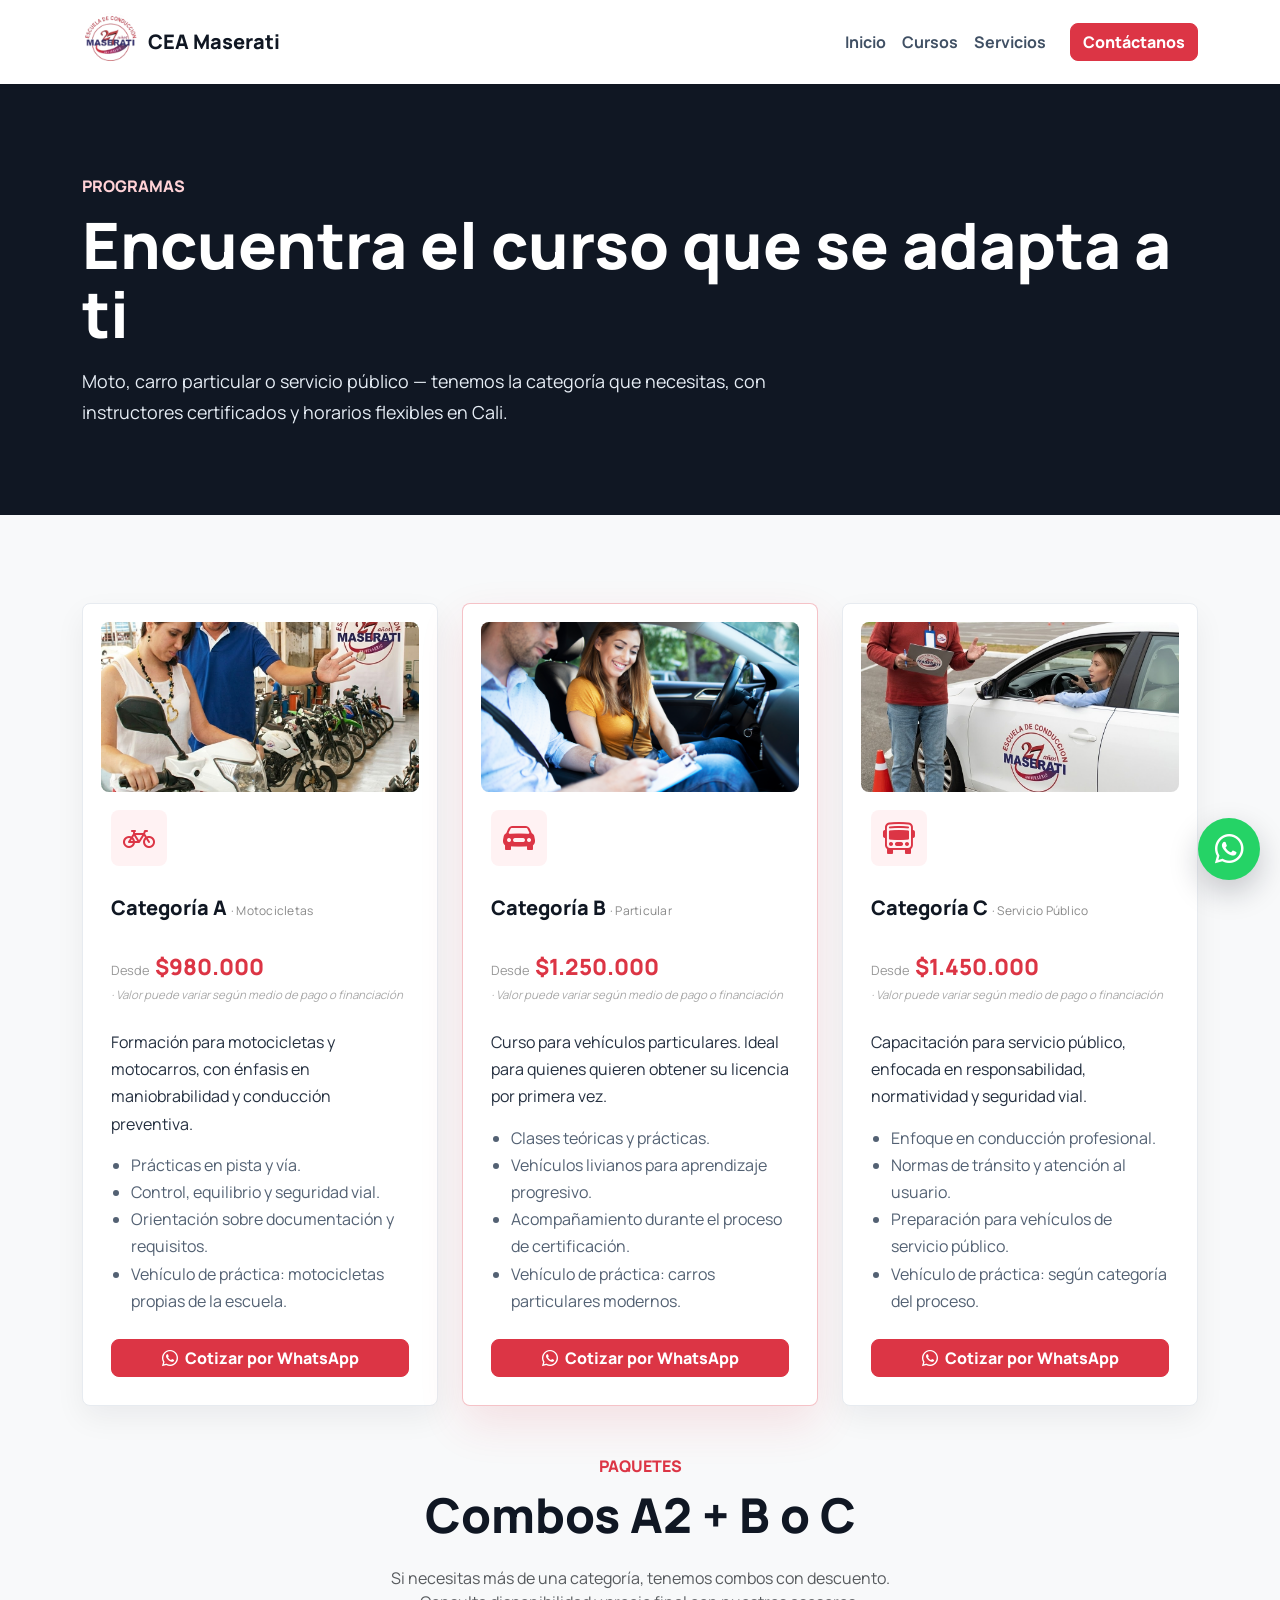
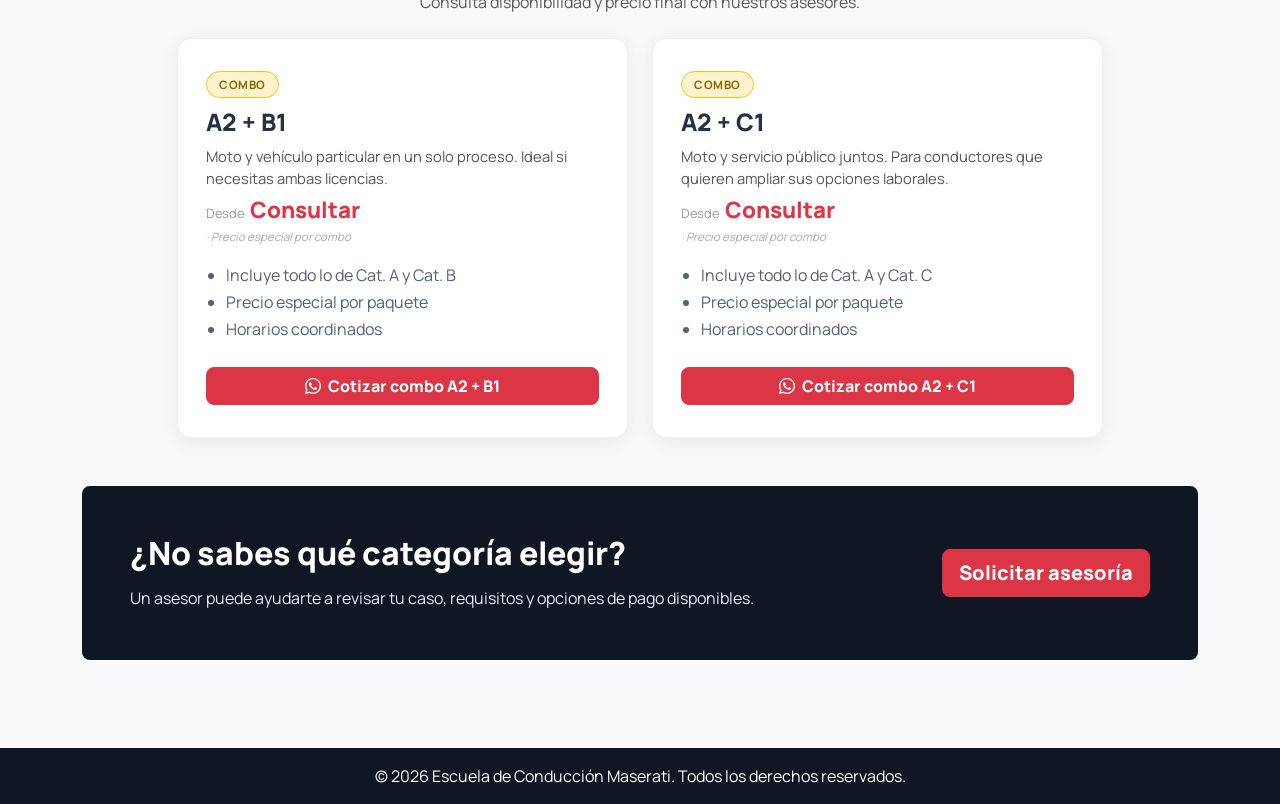
==== commit 1911308c: "nav: renombrar Servicios y convenios → Servicios en cursos.html" ====
--- a/cursos.html
+++ b/cursos.html
@@ -43,7 +43,7 @@
         <ul class="navbar-nav ms-auto align-items-lg-center">
           <li class="nav-item"><a class="nav-link" href="index.html">Inicio</a></li>
           <li class="nav-item"><a class="nav-link" href="cursos.html">Cursos</a></li>
-          <li class="nav-item"><a class="nav-link" href="servicios.html">Servicios y convenios</a></li>
+          <li class="nav-item"><a class="nav-link" href="servicios.html">Servicios</a></li>
           <li class="nav-item ms-lg-3">
             <a href="index.html#contacto" class="btn btn-danger">Contáctanos</a>
           </li>
--- a/styles.css
+++ b/styles.css
@@ -1167,3 +1167,39 @@
   font-size: 0.92rem;
   margin-bottom: 0;
 }
+
+/* ── Links de servicios y convenios ── */
+.link-servicio,
+.link-convenio {
+  display: inline-block;
+  font-size: 0.82rem;
+  font-weight: 600;
+  color: #dc3545;
+  text-decoration: none;
+  margin-top: auto;
+  padding-top: 8px;
+  transition: color 0.2s;
+}
+
+.link-servicio:hover,
+.link-convenio:hover {
+  color: #a71d2a;
+  text-decoration: underline;
+}
+
+/* ── Alineación botones en service-card ── */
+.service-card {
+  display: flex;
+  flex-direction: column;
+}
+
+.service-card p {
+  flex: 1;
+}
+
+.service-card .btn,
+.service-card .link-servicio {
+  align-self: flex-start;
+  font-size: 0.8rem;
+  padding: 4px 10px;
+}
